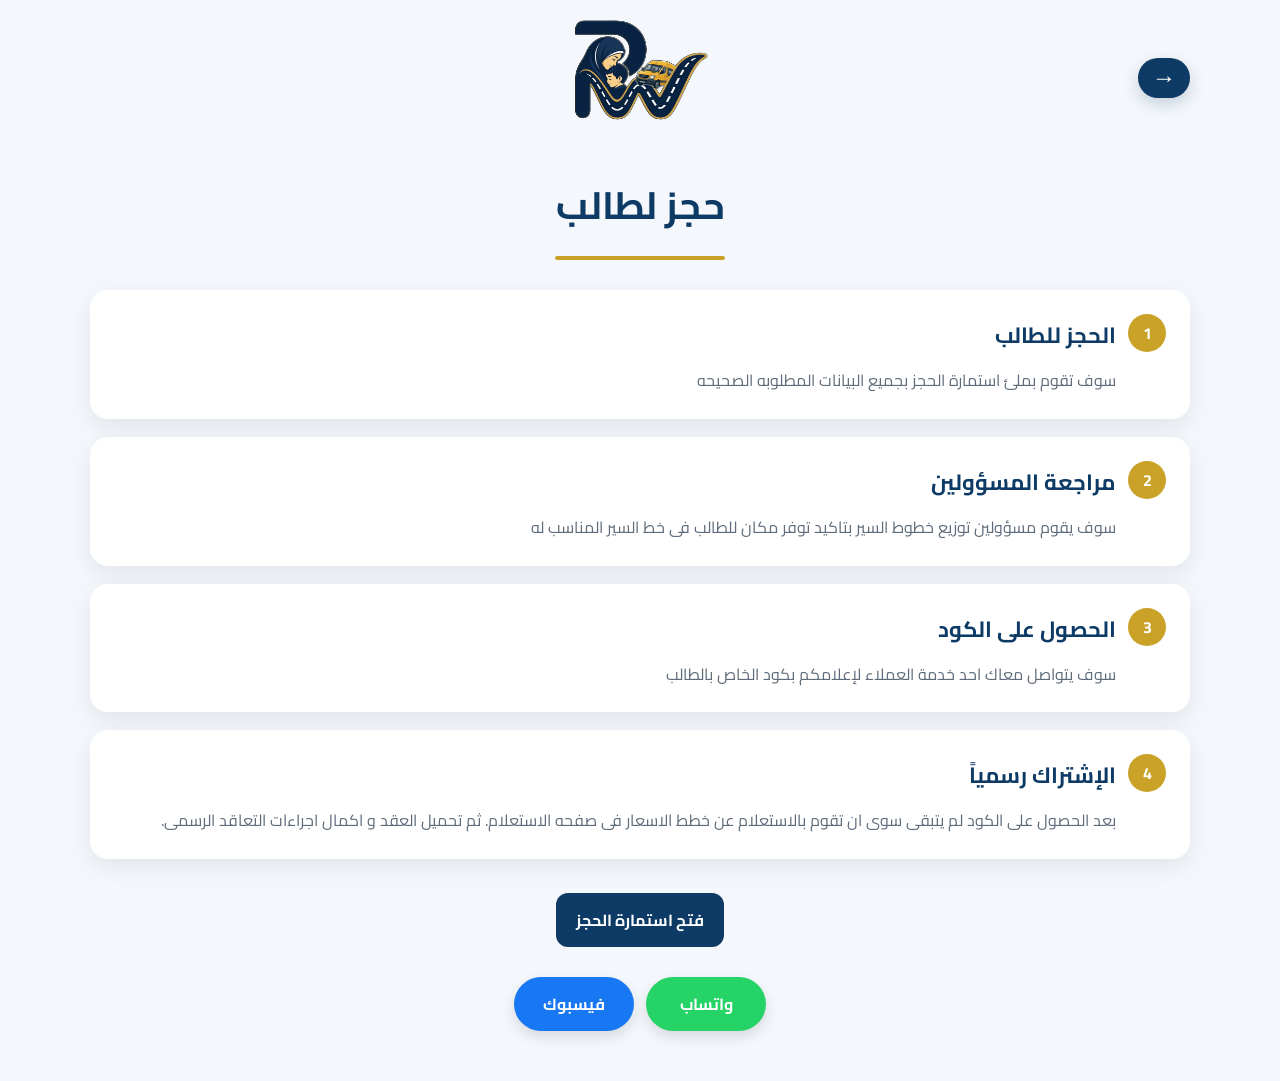
==== booking.html @ 44881702 "generalizing adding payment and subscription forms" ====
<!DOCTYPE html>
<html lang="ar" dir="rtl">
<head>
    <meta charset="UTF-8">
    <meta name="viewport" content="width=device-width, initial-scale=1.0">
    <title>حجز لطالب - ReliaWay</title>
    <link rel="icon" href="images/icon.ico" type="image/x-icon">
    <link rel="preconnect" href="https://fonts.googleapis.com">
    <link rel="preconnect" href="https://fonts.gstatic.com" crossorigin>
    <link href="https://fonts.googleapis.com/css2?family=Cairo:wght@300;400;600;700&display=swap" rel="stylesheet">
    <link rel="stylesheet" href="style.css">
</head>
<body>
    <div class="page-shell">
        <header class="page-header">
            <div class="header-bar">
                <img src="images/logo.png" alt="ReliaWay Logo" class="logo">
                <a class="back-btn" href="index.html" aria-label="العودة">→</a>
            </div>
            <h1>حجز لطالب</h1>
            <div class="gold-line"></div>
        </header>

        <main class="steps-container">
            <div class="step-item">
                <section class="option-card step-card">
                    <span class="step-number">1</span>
                    <h2> الحجز للطالب </h2>
                    <p> سوف تقوم بملئ استمارة الحجز بجميع البيانات المطلوبه الصحيحه </p>
                </section>
            </div>
             <div class="step-item">
                <section class="option-card step-card">
                    <span class="step-number">2</span>
                    <h2> مراجعة المسؤولين </h2>
                    <p> سوف يقوم مسؤولين توزيع خطوط السير بتاكيد توفر مكان للطالب فى خط السير المناسب له </p>
                </section>
            </div>
             <div class="step-item">
                <section class="option-card step-card">
                    <span class="step-number">3</span>
                    <h2> الحصول على الكود </h2>
                    <p> سوف يتواصل معاك احد خدمة العملاء لإعلامكم بكود الخاص بالطالب </p>
                </section>
            </div>
             <div class="step-item">
                <section class="option-card step-card">
                    <span class="step-number">4</span>
                    <h2> الإشتراك رسمياً </h2>
                    <p> بعد الحصول على الكود لم يتبقى سوى ان تقوم بالاستعلام عن خطط الاسعار فى صفحه الاستعلام. ثم تحميل العقد و اكمال اجراءات التعاقد الرسمى. </p>
                </section>
            </div>
            <a class="action-link" href="https://forms.gle/NnoxAGZgZujrsUek6" target="_blank" rel="noopener noreferrer">فتح استمارة الحجز</a>
        </main>

        <footer class="page-footer" id="support">
            <div class="contact-buttons">
                <a class="contact-btn whatsapp" href="https://wa.me/201157722335" target="_blank" rel="noopener noreferrer">واتساب</a>
                <a class="contact-btn facebook" href="https://www.facebook.com/profile.php?id=61590549099190" target="_blank" rel="noopener noreferrer">فيسبوك</a>
            </div>
        </footer>
    </div>
</body>
</html>
---- style.css ----
* {
    margin: 0;
    padding: 0;
    box-sizing: border-box;
}

body {
    font-family: "Cairo", sans-serif;
    background: #f4f7fb;
    color: #233142;
    direction: rtl;
}

.page-shell {
    width: min(1100px, 95%);
    margin: 0 auto;
    padding: 0 0px 50px 0px;
}

body {
    padding-top: 0;
}

.main-header,
.page-header {
    text-align: center;
    margin-bottom: 30px;
}

.header-bar {
    position: relative;
    display: flex;
    align-items: center;
    justify-content: center;
    min-height: 56px;
    margin-bottom: 14px;
}

.logo {
    display: block;
    margin: 0 auto;
}

.back-btn {
    position: absolute;
    right: 0;
    top: 50%;
    transform: translateY(-50%);
    display: inline-flex;
    align-items: center;
    justify-content: center;
    text-decoration: none;
    color: white;
    font-weight: 800;
    font-size: 24px;
    line-height: 1;
    padding: 8px 14px;
    border-radius: 999px;
    background: #0D3B66;
    box-shadow: 0 6px 16px rgba(13, 59, 102, 0.2);
    transition: background 0.2s ease, transform 0.2s ease, color 0.2s ease;
}

.back-btn:hover {
    background: #C9A227;
    color: #0D3B66;
    transform: translateY(-52%);
}

.contact-buttons {
    display: flex;
    justify-content: center;
    gap: 12px;
    flex-wrap: wrap;
    margin-top: 16px;
}

.contact-btn {
    display: inline-flex;
    align-items: center;
    justify-content: center;
    gap: 8px;
    padding: 12px 18px;
    border-radius: 999px;
    color: white;
    text-decoration: none;
    font-weight: 700;
    min-width: 120px;
    transition: transform 0.2s ease, box-shadow 0.2s ease, background 0.2s ease;
    box-shadow: 0 6px 14px rgba(0, 0, 0, 0.12);
}

.contact-btn:hover {
    transform: translateY(-2px) scale(1.02);
    box-shadow: 0 10px 20px rgba(0, 0, 0, 0.16);
}

.contact-btn img {
    width: 20px;
    height: 20px;
}

.whatsapp {
    background: #25D366;
}

.facebook {
    background: #1877F2;
}

.action-link {
    display: block;
    width: fit-content;
    margin: 16px auto 0;
    padding: 12px 20px;
    background: #0D3B66;
    color: white;
    text-decoration: none;
    border-radius: 12px;
    font-weight: 700;
}

.logo {
    width: 140px;
    max-width: 90%;
    margin-bottom: 15px;
}

.main-header h1,
.page-header h1 {
    color: #0D3B66;
    font-size: 38px;
    font-weight: 700;
}

.subtitle {
    color: #5d6b7a;
    margin-top: 10px;
    font-size: 18px;
}

.gold-line {
    width: 170px;
    height: 4px;
    background: #C9A227;
    border-radius: 20px;
    margin: 15px auto 0;
}

.steps-container {
    display: flex;
    flex-direction: column;
    gap: 18px;
}

.step-item {
    position: relative;
}

.step-card {
    position: relative;
    padding: 24px 24px 24px 70px;
    min-height: 120px;
}

.step-number {
    position: absolute;
    right: 24px;
    top: 24px;
    width: 38px;
    height: 38px;
    border-radius: 50%;
    background: #C9A227;
    color: white;
    display: flex;
    align-items: center;
    justify-content: center;
    font-weight: 700;
}

.step-card h2 {
    color: #0D3B66;
    margin-bottom: 10px;
    font-size: 22px;
    padding-right: 50px;
}

.step-card p {
    color: #5d6b7a;
    line-height: 1.8;
    padding-right: 50px;
}

.step-divider {
    width: 3px;
    height: 24px;
    background: #d8e1ea;
    margin: 0 auto;
}

.option-card {
    display: block;
    background: white;
    border-radius: 18px;
    box-shadow: 0 8px 25px rgba(0, 0, 0, 0.08);
    text-decoration: none;
    color: #233142;
    transition: transform 0.2s ease, box-shadow 0.2s ease;
}

.option-card:hover {
    transform: translateY(-3px);
    box-shadow: 0 12px 28px rgba(0, 0, 0, 0.12);
}

@media (max-width: 700px) {
    .step-card {
        padding: 20px 20px 20px 60px;
    }

    .step-number {
        right: 18px;
        top: 18px;
        width: 34px;
        height: 34px;
    }

    .step-card h2,
    .step-card p {
        padding-right: 40px;
    }
}

.back-link {
    display: inline-block;
    color: #0D3B66;
    text-decoration: none;
    margin-bottom: 12px;
    font-weight: 600;
}

.page-card {
    background: white;
    border-radius: 18px;
    box-shadow: 0 8px 25px rgba(0, 0, 0, 0.08);
    padding: 25px;
    margin-bottom: 25px;
}

.page-card h2 {
    color: #0D3B66;
    margin-bottom: 20px;
}

.page-card p {
    color: #5d6b7a;
    line-height: 2;
}

.step-list {
    margin: 18px 0 20px 0;
    padding-right: 20px;
    color: #233142;
    line-height: 2;
}

.step-list li {
    margin-bottom: 10px;
}

.details-card {
    background: white;
    border-radius: 18px;
    box-shadow: 0 8px 25px rgba(0, 0, 0, 0.08);
    padding: 20px 24px;
    border: 1px solid #e8edf3;
    overflow: hidden;
    transition: box-shadow 0.3s ease, transform 0.3s ease, background 0.3s ease;
}

.details-card:hover {
    transform: translateY(-2px);
    box-shadow: 0 12px 28px rgba(0, 0, 0, 0.12);
}

.details-card[open] {
    box-shadow: 0 12px 30px rgba(0, 0, 0, 0.12);
    transform: translateY(-2px);
}

.details-card summary {
    cursor: pointer;
    font-weight: 700;
    color: #0D3B66;
    list-style: none;
    display: flex;
    align-items: center;
    justify-content: space-between;
    transition: color 0.2s ease;
}

.details-card summary:hover {
    color: #C9A227;
}

.details-card summary::-webkit-details-marker {
    display: none;
}

.details-card summary::after {
    content: "⌄";
    font-size: 20px;
    transition: transform 0.3s ease;
}

.details-card[open] summary::after {
    transform: rotate(180deg);
}

.details-content {
    margin-top: 0;
    padding-top: 0;
    border-top: 1px solid transparent;
    max-height: 0;
    opacity: 0;
    overflow: hidden;
    transition: max-height 0.4s ease, opacity 0.3s ease, margin-top 0.3s ease, padding-top 0.3s ease, border-color 0.3s ease;
}

.details-card[open] .details-content {
    margin-top: 14px;
    padding-top: 12px;
    border-top-color: #e8edf3;
    max-height: 220px;
    opacity: 1;
}

.details-content p {
    color: #5d6b7a;
    line-height: 1.9;
    margin-bottom: 12px;
}

.search-row {
    display: flex;
    gap: 15px;
    align-items: center;
    flex-wrap: wrap;
}

.search-row input {
    flex: 1;
    min-width: 250px;
    padding: 14px;
    border: 2px solid #d9d9d9;
    border-radius: 12px;
    font-size: 16px;
    transition: 0.25s;
}

.search-row input:focus {
    outline: none;
    border-color: #0D3B66;
    box-shadow: 0 0 8px rgba(13, 59, 102, 0.15);
}

button {
    background: #0D3B66;
    color: white;
    border: none;
    border-radius: 12px;
    padding: 14px 24px;
    cursor: pointer;
    font-size: 16px;
    font-family: inherit;
    transition: 0.25s;
}

button:hover {
    background: #072849;
    transform: translateY(-2px);
}

button:disabled {
    background: #888;
    cursor: not-allowed;
    transform: none;
}

.loading {
    display: flex;
    align-items: center;
    gap: 12px;
    margin-top: 18px;
    color: #0D3B66;
}

.spinner {
    width: 22px;
    height: 22px;
    border: 3px solid #ddd;
    border-top: 3px solid #C9A227;
    border-radius: 50%;
    animation: spin 0.8s linear infinite;
}

@keyframes spin {
    to {
        transform: rotate(360deg);
    }
}

.student-grid {
    display: grid;
    grid-template-columns: repeat(auto-fit, minmax(220px, 1fr));
    gap: 18px;
}

.info-box {
    background: #fafafa;
    border: 1px solid #ececec;
    border-radius: 14px;
    padding: 18px;
}

.label {
    color: #777;
    font-size: 14px;
    margin-bottom: 8px;
}

.value {
    color: #0D3B66;
    font-size: 20px;
    font-weight: bold;
}

.table-container {
    overflow-x: auto;
}

table {
    width: 100%;
    border-collapse: collapse;
    margin-top: 20px;
}

thead {
    background: #0D3B66;
    color: white;
}

th,
td {
    padding: 15px;
    text-align: center;
}

tbody tr:nth-child(even) {
    background: #f8f8f8;
}

tbody tr:hover {
    background: #eef5ff;
}

.bottom {
    margin-top: 30px;
    display: flex;
    gap: 15px;
    flex-wrap: wrap;
    align-items: center;
}

.bottom label {
    font-weight: bold;
    color: #0D3B66;
}

select {
    flex: 1;
    min-width: 220px;
    padding: 14px;
    border-radius: 12px;
    border: 2px solid #d9d9d9;
    font-size: 15px;
    font-family: inherit;
}

select:focus {
    outline: none;
    border-color: #0D3B66;
}

.page-footer {
    margin-top: 30px;
    text-align: center;
    color: #5d6b7a;
}

.custom-alert-overlay {
    position: fixed;
    inset: 0;
    background: rgba(0, 0, 0, 0.45);
    display: none;
    justify-content: center;
    align-items: center;
    z-index: 9999;
}

.custom-alert {
    background: white;
    width: 350px;
    max-width: 90%;
    border-radius: 12px;
    padding: 25px;
    text-align: center;
    animation: popup 0.2s ease;
    box-shadow: 0 10px 30px rgba(0, 0, 0, 0.25);
}

.custom-alert-icon {
    font-size: 48px;
    margin-bottom: 12px;
}

.custom-alert h3 {
    margin-bottom: 10px;
}

.custom-alert p {
    white-space: pre-line;
    margin-bottom: 20px;
}

.custom-alert button {
    color: white;
    border: none;
    padding: 10px 28px;
    border-radius: 8px;
    cursor: pointer;
    font-size: 15px;
}

@keyframes popup {
    from {
        opacity: 0;
        transform: scale(0.9);
    }
    to {
        opacity: 1;
        transform: scale(1);
    }
}

@media (max-width: 700px) {
    .search-row {
        flex-direction: column;
    }

    .search-row input,
    .search-row button {
        width: 100%;
    }

    .bottom {
        flex-direction: column;
        align-items: stretch;
    }

    .bottom select,
    .bottom button {
        width: 100%;
    }
}
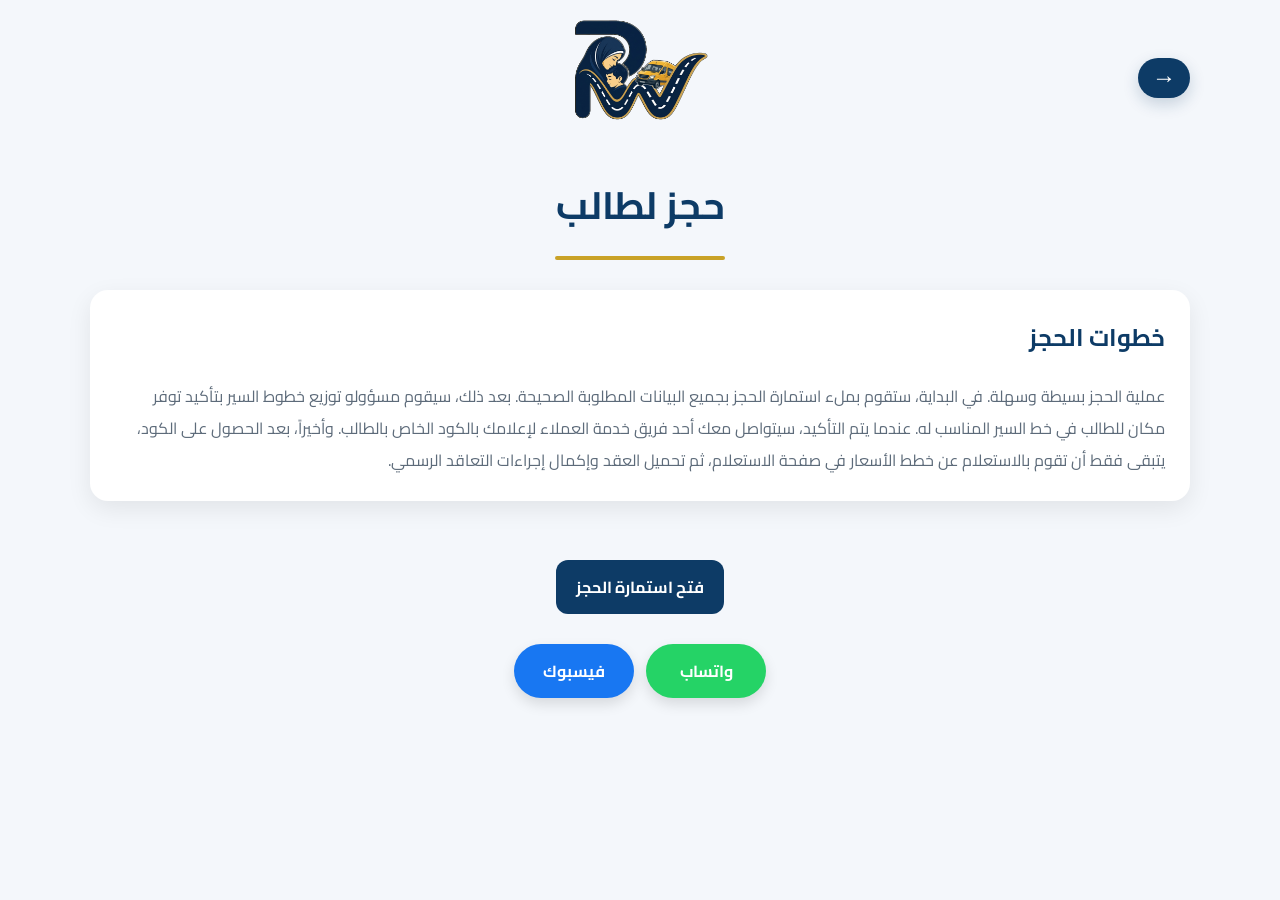
==== commit 2e38d6d3: "Adding payment methods and reformat sub-steps" ====
--- a/booking.html
+++ b/booking.html
@@ -22,34 +22,10 @@
         </header>
 
         <main class="steps-container">
-            <div class="step-item">
-                <section class="option-card step-card">
-                    <span class="step-number">1</span>
-                    <h2> الحجز للطالب </h2>
-                    <p> سوف تقوم بملئ استمارة الحجز بجميع البيانات المطلوبه الصحيحه </p>
-                </section>
-            </div>
-             <div class="step-item">
-                <section class="option-card step-card">
-                    <span class="step-number">2</span>
-                    <h2> مراجعة المسؤولين </h2>
-                    <p> سوف يقوم مسؤولين توزيع خطوط السير بتاكيد توفر مكان للطالب فى خط السير المناسب له </p>
-                </section>
-            </div>
-             <div class="step-item">
-                <section class="option-card step-card">
-                    <span class="step-number">3</span>
-                    <h2> الحصول على الكود </h2>
-                    <p> سوف يتواصل معاك احد خدمة العملاء لإعلامكم بكود الخاص بالطالب </p>
-                </section>
-            </div>
-             <div class="step-item">
-                <section class="option-card step-card">
-                    <span class="step-number">4</span>
-                    <h2> الإشتراك رسمياً </h2>
-                    <p> بعد الحصول على الكود لم يتبقى سوى ان تقوم بالاستعلام عن خطط الاسعار فى صفحه الاستعلام. ثم تحميل العقد و اكمال اجراءات التعاقد الرسمى. </p>
-                </section>
-            </div>
+            <section class="page-card">
+                <h2>خطوات الحجز</h2>
+                <p>عملية الحجز بسيطة وسهلة. في البداية، ستقوم بملء استمارة الحجز بجميع البيانات المطلوبة الصحيحة. بعد ذلك، سيقوم مسؤولو توزيع خطوط السير بتأكيد توفر مكان للطالب في خط السير المناسب له. عندما يتم التأكيد، سيتواصل معك أحد فريق خدمة العملاء لإعلامك بالكود الخاص بالطالب. وأخيراً، بعد الحصول على الكود، يتبقى فقط أن تقوم بالاستعلام عن خطط الأسعار في صفحة الاستعلام، ثم تحميل العقد وإكمال إجراءات التعاقد الرسمي.</p>
+            </section>
             <a class="action-link" href="https://forms.gle/NnoxAGZgZujrsUek6" target="_blank" rel="noopener noreferrer">فتح استمارة الحجز</a>
         </main>
 
